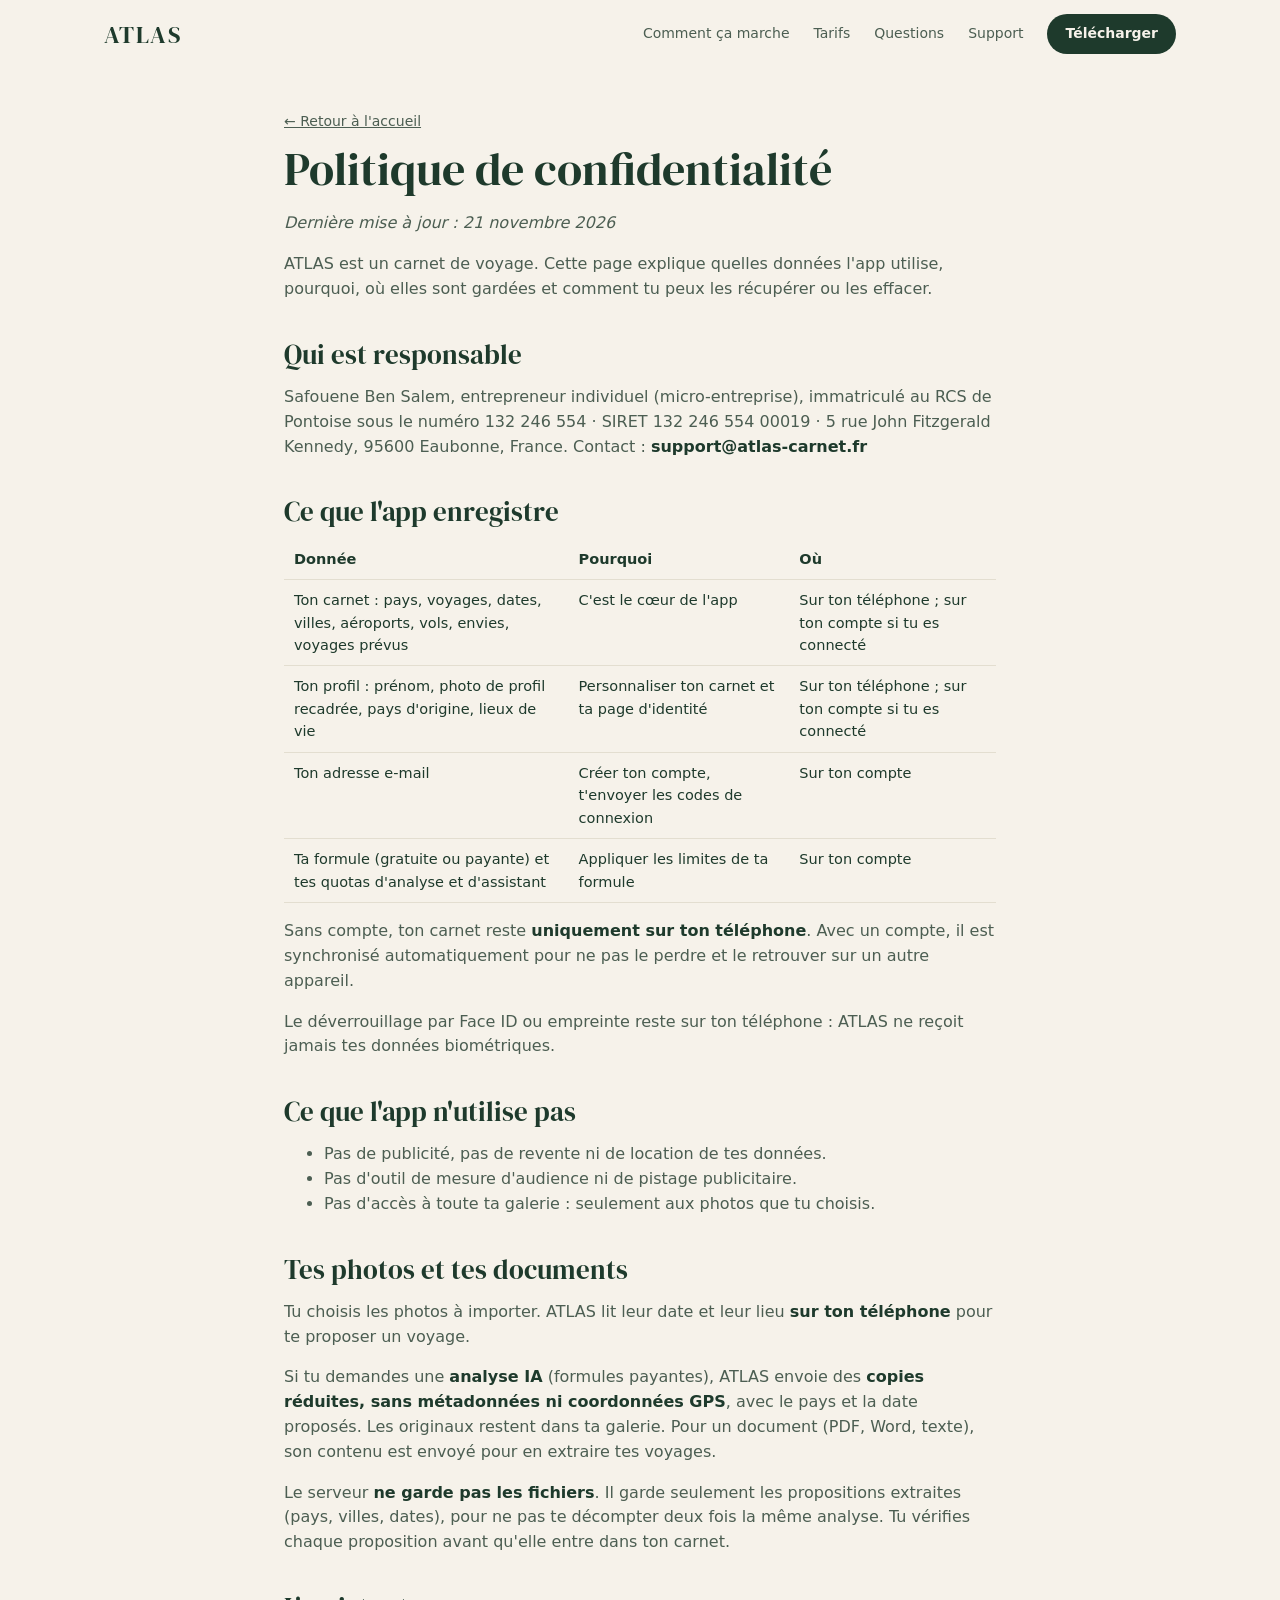
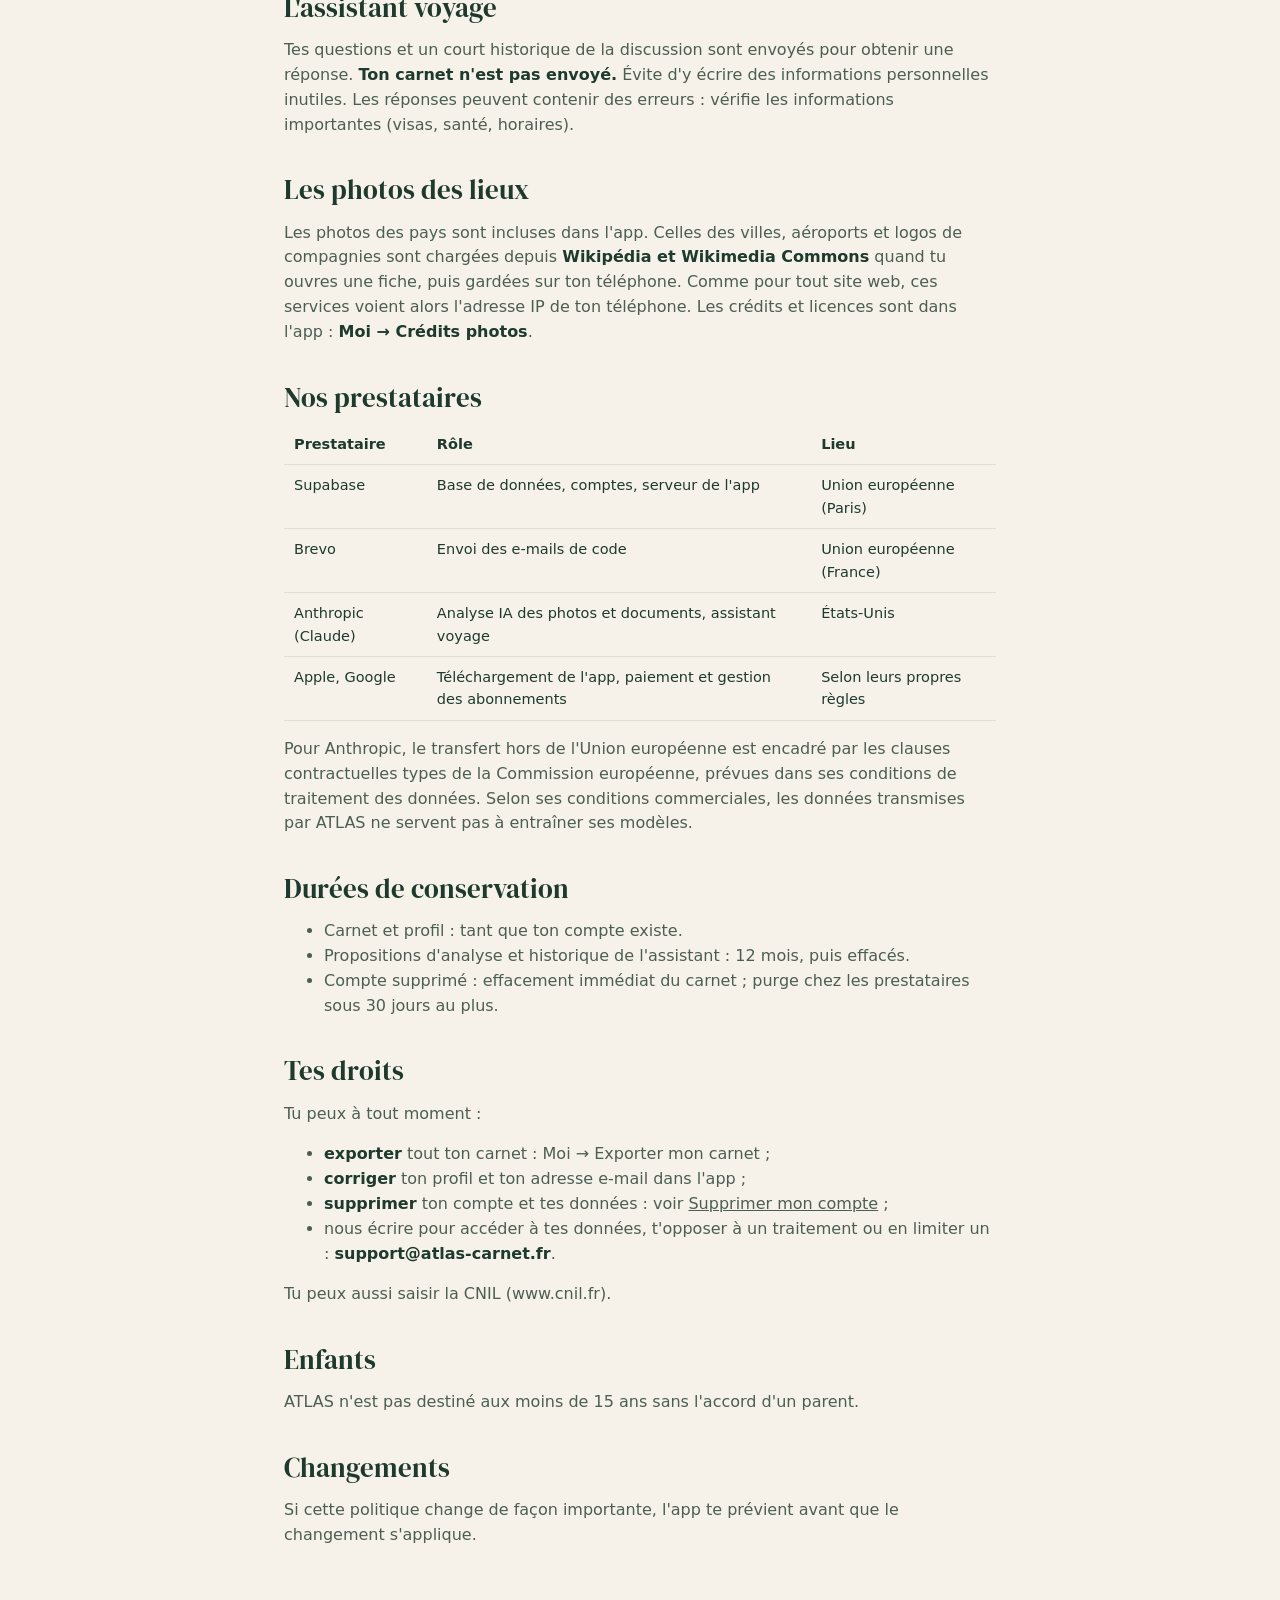
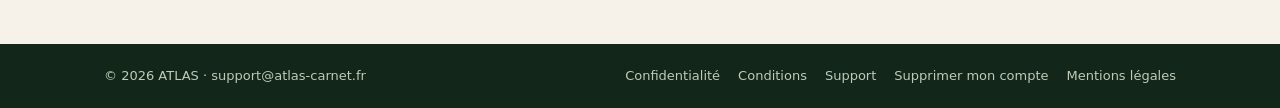
==== confidentialite/index.html @ a966a626 "Site atlas-carnet.fr (travelling-app 13ca0ed)" ====
<!doctype html>
<html lang="fr"><head><meta charset="utf-8"><meta name="viewport" content="width=device-width,initial-scale=1">
<title>Politique de confidentialité · ATLAS</title><meta name="description" content="Politique de confidentialité d'ATLAS, le carnet de voyage tamponné pays après pays.">
<meta name="theme-color" content="#F6F2EA" media="(prefers-color-scheme: light)"><meta name="theme-color" content="#101A15" media="(prefers-color-scheme: dark)">
<meta property="og:title" content="Politique de confidentialité · ATLAS"><meta property="og:description" content="Politique de confidentialité d'ATLAS, le carnet de voyage tamponné pays après pays."><meta property="og:locale" content="fr_FR">
<link rel="icon" href="/assets/tampon.svg" type="image/svg+xml"><link rel="stylesheet" href="/style.css">
<link rel="preload" href="/assets/fonts/DMSerifDisplay-Regular.ttf" as="font" type="font/ttf" crossorigin></head>
<body><a class="skip" href="#contenu">Aller au contenu</a><header class="top"><div class="wrap"><a class="logo" href="/">ATLAS</a>
<nav class="main" aria-label="Navigation"><a href="/#comment">Comment ça marche</a><a href="/#tarifs">Tarifs</a><a href="/#questions">Questions</a><a href="/support/">Support</a><a class="dl" href="/#telecharger">Télécharger</a></nav></div></header><main id="contenu" class="doc"><a class="back" href="/">← Retour à l'accueil</a>
<h1>Politique de confidentialité</h1>
<p><em>Dernière mise à jour : 21 novembre 2026</em></p>
<p>ATLAS est un carnet de voyage. Cette page explique quelles données l'app utilise, pourquoi, où elles sont gardées et comment tu peux les récupérer ou les effacer.</p>
<h2>Qui est responsable</h2>
<p>Safouene Ben Salem, entrepreneur individuel (micro-entreprise), immatriculé au RCS de Pontoise sous le numéro 132 246 554 · SIRET 132 246 554 00019 · 5 rue John Fitzgerald Kennedy, 95600 Eaubonne, France. Contact : <strong>support@atlas-carnet.fr</strong></p>
<h2>Ce que l'app enregistre</h2>
<table><thead><tr><th>Donnée</th><th>Pourquoi</th><th>Où</th></tr></thead><tbody><tr><td>Ton carnet : pays, voyages, dates, villes, aéroports, vols, envies, voyages prévus</td><td>C'est le cœur de l'app</td><td>Sur ton téléphone ; sur ton compte si tu es connecté</td></tr><tr><td>Ton profil : prénom, photo de profil recadrée, pays d'origine, lieux de vie</td><td>Personnaliser ton carnet et ta page d'identité</td><td>Sur ton téléphone ; sur ton compte si tu es connecté</td></tr><tr><td>Ton adresse e-mail</td><td>Créer ton compte, t'envoyer les codes de connexion</td><td>Sur ton compte</td></tr><tr><td>Ta formule (gratuite ou payante) et tes quotas d'analyse et d'assistant</td><td>Appliquer les limites de ta formule</td><td>Sur ton compte</td></tr></tbody></table>
<p>Sans compte, ton carnet reste <strong>uniquement sur ton téléphone</strong>. Avec un compte, il est synchronisé automatiquement pour ne pas le perdre et le retrouver sur un autre appareil.</p>
<p>Le déverrouillage par Face ID ou empreinte reste sur ton téléphone : ATLAS ne reçoit jamais tes données biométriques.</p>
<h2>Ce que l'app n'utilise pas</h2>
<ul><li>Pas de publicité, pas de revente ni de location de tes données.</li><li>Pas d'outil de mesure d'audience ni de pistage publicitaire.</li><li>Pas d'accès à toute ta galerie : seulement aux photos que tu choisis.</li></ul>
<h2>Tes photos et tes documents</h2>
<p>Tu choisis les photos à importer. ATLAS lit leur date et leur lieu <strong>sur ton téléphone</strong> pour te proposer un voyage.</p>
<p>Si tu demandes une <strong>analyse IA</strong> (formules payantes), ATLAS envoie des <strong>copies réduites, sans métadonnées ni coordonnées GPS</strong>, avec le pays et la date proposés. Les originaux restent dans ta galerie. Pour un document (PDF, Word, texte), son contenu est envoyé pour en extraire tes voyages.</p>
<p>Le serveur <strong>ne garde pas les fichiers</strong>. Il garde seulement les propositions extraites (pays, villes, dates), pour ne pas te décompter deux fois la même analyse. Tu vérifies chaque proposition avant qu'elle entre dans ton carnet.</p>
<h2>L'assistant voyage</h2>
<p>Tes questions et un court historique de la discussion sont envoyés pour obtenir une réponse. <strong>Ton carnet n'est pas envoyé.</strong> Évite d'y écrire des informations personnelles inutiles. Les réponses peuvent contenir des erreurs : vérifie les informations importantes (visas, santé, horaires).</p>
<h2>Les photos des lieux</h2>
<p>Les photos des pays sont incluses dans l'app. Celles des villes, aéroports et logos de compagnies sont chargées depuis <strong>Wikipédia et Wikimedia Commons</strong> quand tu ouvres une fiche, puis gardées sur ton téléphone. Comme pour tout site web, ces services voient alors l'adresse IP de ton téléphone. Les crédits et licences sont dans l'app : <strong>Moi → Crédits photos</strong>.</p>
<h2>Nos prestataires</h2>
<table><thead><tr><th>Prestataire</th><th>Rôle</th><th>Lieu</th></tr></thead><tbody><tr><td>Supabase</td><td>Base de données, comptes, serveur de l'app</td><td>Union européenne (Paris)</td></tr><tr><td>Brevo</td><td>Envoi des e-mails de code</td><td>Union européenne (France)</td></tr><tr><td>Anthropic (Claude)</td><td>Analyse IA des photos et documents, assistant voyage</td><td>États-Unis</td></tr><tr><td>Apple, Google</td><td>Téléchargement de l'app, paiement et gestion des abonnements</td><td>Selon leurs propres règles</td></tr></tbody></table>
<p>Pour Anthropic, le transfert hors de l'Union européenne est encadré par les clauses contractuelles types de la Commission européenne, prévues dans ses conditions de traitement des données. Selon ses conditions commerciales, les données transmises par ATLAS ne servent pas à entraîner ses modèles.</p>
<h2>Durées de conservation</h2>
<ul><li>Carnet et profil : tant que ton compte existe.</li><li>Propositions d'analyse et historique de l'assistant : 12 mois, puis effacés.</li><li>Compte supprimé : effacement immédiat du carnet ; purge chez les prestataires sous 30 jours au plus.</li></ul>
<h2>Tes droits</h2>
<p>Tu peux à tout moment :</p>
<ul><li><strong>exporter</strong> tout ton carnet : Moi → Exporter mon carnet ;</li><li><strong>corriger</strong> ton profil et ton adresse e-mail dans l'app ;</li><li><strong>supprimer</strong> ton compte et tes données : voir <a href="/suppression-compte/">Supprimer mon compte</a> ;</li><li>nous écrire pour accéder à tes données, t'opposer à un traitement ou en limiter un : <strong>support@atlas-carnet.fr</strong>.</li></ul>
<p>Tu peux aussi saisir la CNIL (www.cnil.fr).</p>
<h2>Enfants</h2>
<p>ATLAS n'est pas destiné aux moins de 15 ans sans l'accord d'un parent.</p>
<h2>Changements</h2>
<p>Si cette politique change de façon importante, l'app te prévient avant que le changement s'applique.</p></main><footer><div class="wrap"><span>© 2026 ATLAS · <a href="mailto:support@atlas-carnet.fr">support@atlas-carnet.fr</a></span>
<nav aria-label="Pages légales"><a href="/confidentialite/">Confidentialité</a><a href="/conditions/">Conditions</a><a href="/support/">Support</a><a href="/suppression-compte/">Supprimer mon compte</a><a href="/mentions-legales/">Mentions légales</a></nav></div></footer></body></html>
---- style.css ----
/* atlas-carnet.fr — planche 20 v2 validée le 21/11/2026. Couleurs de l'app ; sombre = « Forêt de nuit » (planche 30 A). */
@font-face{font-family:"DM Serif Display";src:url("/assets/fonts/DMSerifDisplay-Regular.ttf") format("truetype");font-weight:400;font-display:swap}
:root{
  --bg:#F6F2EA;--paper:#FFFCF5;--card:#FFFDF8;--ink:#1E3A2C;--ink2:#4C5E52;--ink3:#6E7A70;
  --sage:#E4E8D6;--line:#E3DED0;--gold:#9A7430;--visited:#2F5D45;
  --btn:#1E3A2C;--btnt:#F6F2EA;--band:#16301F;--bandt:#F6F2EA;--bandt2:#C9D3C0;--foot:#122619;
  --serif:"DM Serif Display",Georgia,serif;--sans:system-ui,-apple-system,"Segoe UI",Roboto,sans-serif;
  color-scheme:light dark;
}
@media (prefers-color-scheme:dark){:root{
  --bg:#101A15;--paper:#14211A;--card:#1A2921;--ink:#ECE6D6;--ink2:#B4BDAE;--ink3:#97A290;
  --sage:#22332A;--line:#2A3B31;--gold:#D6A957;--visited:#7DB592;
  --btn:#D6A957;--btnt:#16201A;--band:#0B130F;--foot:#0B130F}}
*{box-sizing:border-box}
html{scroll-behavior:smooth}
body{margin:0;background:var(--bg);color:var(--ink);font:16px/1.55 var(--sans);-webkit-font-smoothing:antialiased}
img{max-width:100%;display:block}
a{color:inherit}
.wrap{max-width:1120px;margin:0 auto;padding:0 24px}
.k{font:700 12px var(--sans);letter-spacing:.14em;text-transform:uppercase;color:var(--gold);margin:0 0 10px}
h1,h2,h3{font-family:var(--serif);font-weight:400;line-height:1.08;margin:0}
.skip{position:absolute;left:-999px}.skip:focus{left:16px;top:16px;background:var(--card);padding:8px 12px;z-index:9}
/* En-tête */
header.top{position:sticky;top:0;z-index:5;background:color-mix(in srgb,var(--bg) 92%,transparent);backdrop-filter:blur(8px);border-bottom:1px solid transparent}
header.top .wrap{display:flex;align-items:center;justify-content:space-between;height:68px}
.logo{font:400 24px var(--serif);letter-spacing:.06em;text-decoration:none}
nav.main{display:flex;gap:24px;align-items:center;font-size:14px;color:var(--ink2)}
nav.main a{text-decoration:none}nav.main a:hover{color:var(--ink)}
.dl{background:var(--btn);color:var(--btnt)!important;border-radius:99px;padding:9px 18px;font-weight:700}
/* Badges (remplacés par les badges officiels au lancement) */
.badges{display:flex;gap:10px;flex-wrap:wrap}
.badge{display:inline-flex;align-items:center;gap:9px;background:#111;color:#fff;border-radius:10px;padding:8px 16px 8px 12px;font:12px/1.15 var(--sans);text-decoration:none;border:1px solid #444}
.badge b{display:block;font:600 17px/1.15 var(--sans)}.badge svg{width:24px;height:24px;fill:#fff;flex:none}
.reass{display:flex;flex-wrap:wrap;gap:6px 18px;margin:18px 0 0;padding:0;list-style:none;font:600 13.5px var(--sans);color:var(--ink2)}
.reass li::before{content:"✓ ";color:var(--visited);font-weight:800}
.shot{height:auto;border-radius:32px;border:7px solid #1E1E1E;overflow:hidden;background:#fff;box-shadow:0 18px 40px -18px rgba(0,0,0,.5)}
/* Haut de page */
.hero{display:grid;grid-template-columns:1.05fr 1fr;gap:24px;align-items:center;padding-block:36px 56px}
.hero h1{font-size:clamp(40px,5.6vw,62px);margin-bottom:18px}
.hero p.lead{font-size:17px;color:var(--ink2);margin:0 0 24px;max-width:470px}
.trio{position:relative;height:500px}
.trio .shot{position:absolute;width:220px}
.trio .s1{left:4%;top:46px;transform:rotate(-6deg)}.trio .s2{left:30%;top:0;z-index:2}.trio .s3{left:56%;top:50px;transform:rotate(6deg)}
.trio .stamp{position:absolute;left:-4%;bottom:-6px;width:180px;z-index:3;transform:rotate(-10deg);mix-blend-mode:multiply}
@media (prefers-color-scheme:dark){.trio .stamp{mix-blend-mode:normal;filter:drop-shadow(0 0 1px #F6F2EA)}}
/* Carte */
.mapband{position:relative;min-height:460px;background:#E6ECE0 url(/assets/carte.png) 50% 50%/cover no-repeat;border-block:1px solid var(--line);display:flex;align-items:center}
.mapcard{background:rgba(255,252,245,.95);color:#1E3A2C;border-radius:22px;padding:24px 26px;max-width:360px;box-shadow:0 14px 30px -16px rgba(0,0,0,.35)}
.mapcard .k{color:#9A7430}.mapcard h2{font-size:34px;margin-bottom:8px}.mapcard p{margin:0;font-size:14.5px;color:#4C5E52}
.nums{display:flex;gap:22px;margin-top:14px}.nums b{display:block;font:400 30px var(--serif)}.nums span{font-size:12px;color:#6E7A70}
/* Sections */
section.s{padding:72px 0 8px}
section.s>.wrap>h2{font-size:clamp(30px,4vw,40px);text-align:center}
section.s>.wrap>.sub{text-align:center;color:var(--ink2);margin:8px 0 34px}
.steps{display:grid;grid-template-columns:repeat(3,1fr);gap:30px;text-align:center}
.n{width:40px;height:40px;border-radius:50%;background:var(--btn);color:var(--btnt);display:grid;place-items:center;font:400 21px var(--serif);margin:0 auto 12px}
.steps h3,.feat h3{font-size:24px;margin-bottom:6px}
.steps p,.feat p{color:var(--ink2);font-size:14.5px;margin:0 auto 18px;max-width:290px}
.steps .shot,.feat .shot{width:200px;margin:0 auto;border-radius:28px;border-width:6px}
.feat{display:grid;grid-template-columns:repeat(3,1fr);gap:22px}
.feat article{background:var(--card);border:1px solid var(--line);border-radius:22px;padding:22px}
.feat .shot{margin-bottom:18px}.feat p{margin:0;max-width:none}
.priv{margin-top:72px;background:var(--sage);border-radius:26px;padding:34px;display:grid;grid-template-columns:1fr 1.6fr;gap:34px;align-items:center}
.priv h2{font-size:36px;margin-bottom:8px}.priv>div>p{margin:0;color:var(--ink2)}
.pts{display:grid;grid-template-columns:1fr 1fr;gap:12px}
.pts div{background:var(--card);border-radius:16px;padding:14px 16px;font-size:14px;color:var(--ink2)}.pts b{display:block;color:var(--ink);margin-bottom:2px}
.plans{display:grid;grid-template-columns:repeat(3,1fr);gap:20px;align-items:start}
.plan{background:var(--card);border:1px solid var(--line);border-radius:24px;padding:24px;position:relative}
.plan.on{border:2px solid var(--gold)}
.plan .tg{position:absolute;top:-13px;left:22px;background:var(--gold);color:#fff;font:700 11px var(--sans);letter-spacing:.1em;padding:5px 11px;border-radius:99px}
@media (prefers-color-scheme:dark){.plan .tg{color:#16201A}}
.plan h3{font-size:26px}.pr{font:400 34px var(--serif);margin:6px 0 0}.pr small{font:500 14px var(--sans);color:var(--ink3)}
.plan .note{font-size:13.5px;color:var(--ink3);margin:2px 0 0}
.plan ul{list-style:none;padding:0;margin:14px 0 0;font-size:14.5px;color:var(--ink2)}.plan li{padding:7px 0;border-top:1px solid var(--line)}
.plan li::before{content:"✓ ";color:var(--visited);font-weight:800}
.faq{max-width:780px;margin:0 auto}
.faq details{border-bottom:1px solid var(--line);padding:16px 4px}
.faq summary{font-weight:700;cursor:pointer;list-style:none;display:flex;justify-content:space-between;gap:16px}
.faq summary::-webkit-details-marker{display:none}
.faq summary::after{content:"+";color:var(--gold);font-size:22px;line-height:1}.faq details[open] summary::after{content:"−"}
.faq details p{margin:10px 0 0;color:var(--ink2)}
.final{margin-top:80px;background:var(--band);color:var(--bandt)}
.final .wrap{display:flex;justify-content:space-between;align-items:center;gap:24px;padding-block:48px;flex-wrap:wrap}
.final h2{font-size:40px;color:var(--bandt)}.final p{margin:6px 0 0;color:var(--bandt2)}
.final .badge{background:#fff;color:#111}.final .badge svg{fill:#111}
footer{background:var(--foot);color:#BFCBB8;font-size:13px}
footer .wrap{display:flex;justify-content:space-between;gap:16px;padding-block:22px;flex-wrap:wrap}
footer nav{display:flex;gap:18px;flex-wrap:wrap}footer a{text-decoration:none}footer a:hover{color:#fff}
/* Pages légales */
.doc{max-width:760px;margin:0 auto;padding:40px 24px 80px}
.doc h1{font-size:clamp(34px,5vw,46px);margin:10px 0 18px}
.doc h2{font-size:27px;margin:38px 0 10px}.doc h3{font-size:20px;margin:26px 0 6px}
.doc p,.doc li{color:var(--ink2)}.doc strong{color:var(--ink)}
.doc table{width:100%;border-collapse:collapse;font-size:14.5px;margin:12px 0;display:block;overflow-x:auto}
.doc th,.doc td{text-align:left;padding:9px 10px;border-bottom:1px solid var(--line);vertical-align:top}
.doc th{color:var(--ink);font-weight:700}
.back{font-size:14px;color:var(--ink2)}
.todo{background:#FFF2C6;color:#5A4410;border-radius:4px;padding:0 4px}
/* Téléphone */
@media (max-width:860px){
  nav.main a:not(.dl){display:none}
  .hero{grid-template-columns:1fr;padding-top:20px}
  .mapband .wrap{width:100%}
  .trio{height:360px;max-width:420px;margin:0 auto;width:100%}
  .trio .shot{width:160px;border-width:5px;border-radius:24px}.trio .stamp{width:130px}
  .mapband{min-height:520px;align-items:flex-end;padding-bottom:20px;background-position:48% 0;background-size:auto 340px}
  .steps,.feat,.plans,.priv,.pts{grid-template-columns:1fr}
  .priv{padding:24px}
  .plans{gap:28px}
}
@media (prefers-reduced-motion:reduce){html{scroll-behavior:auto}}
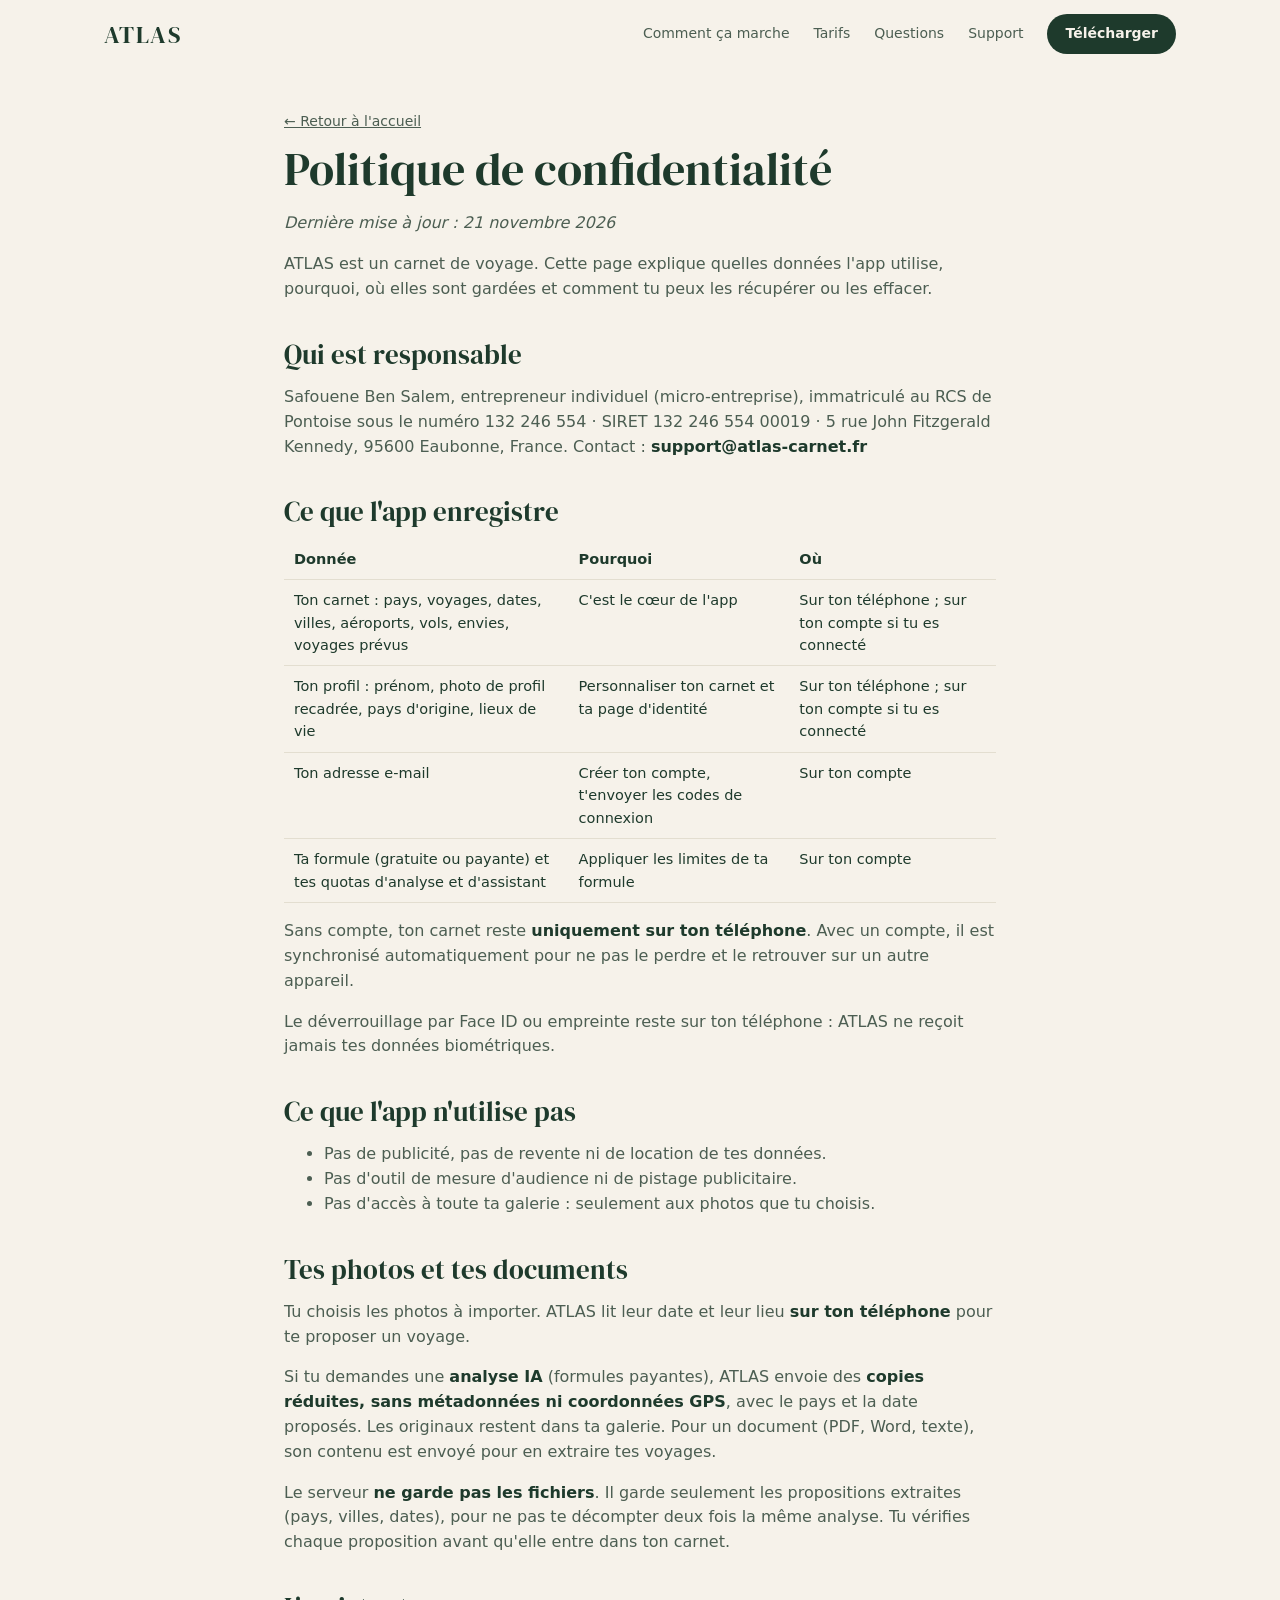
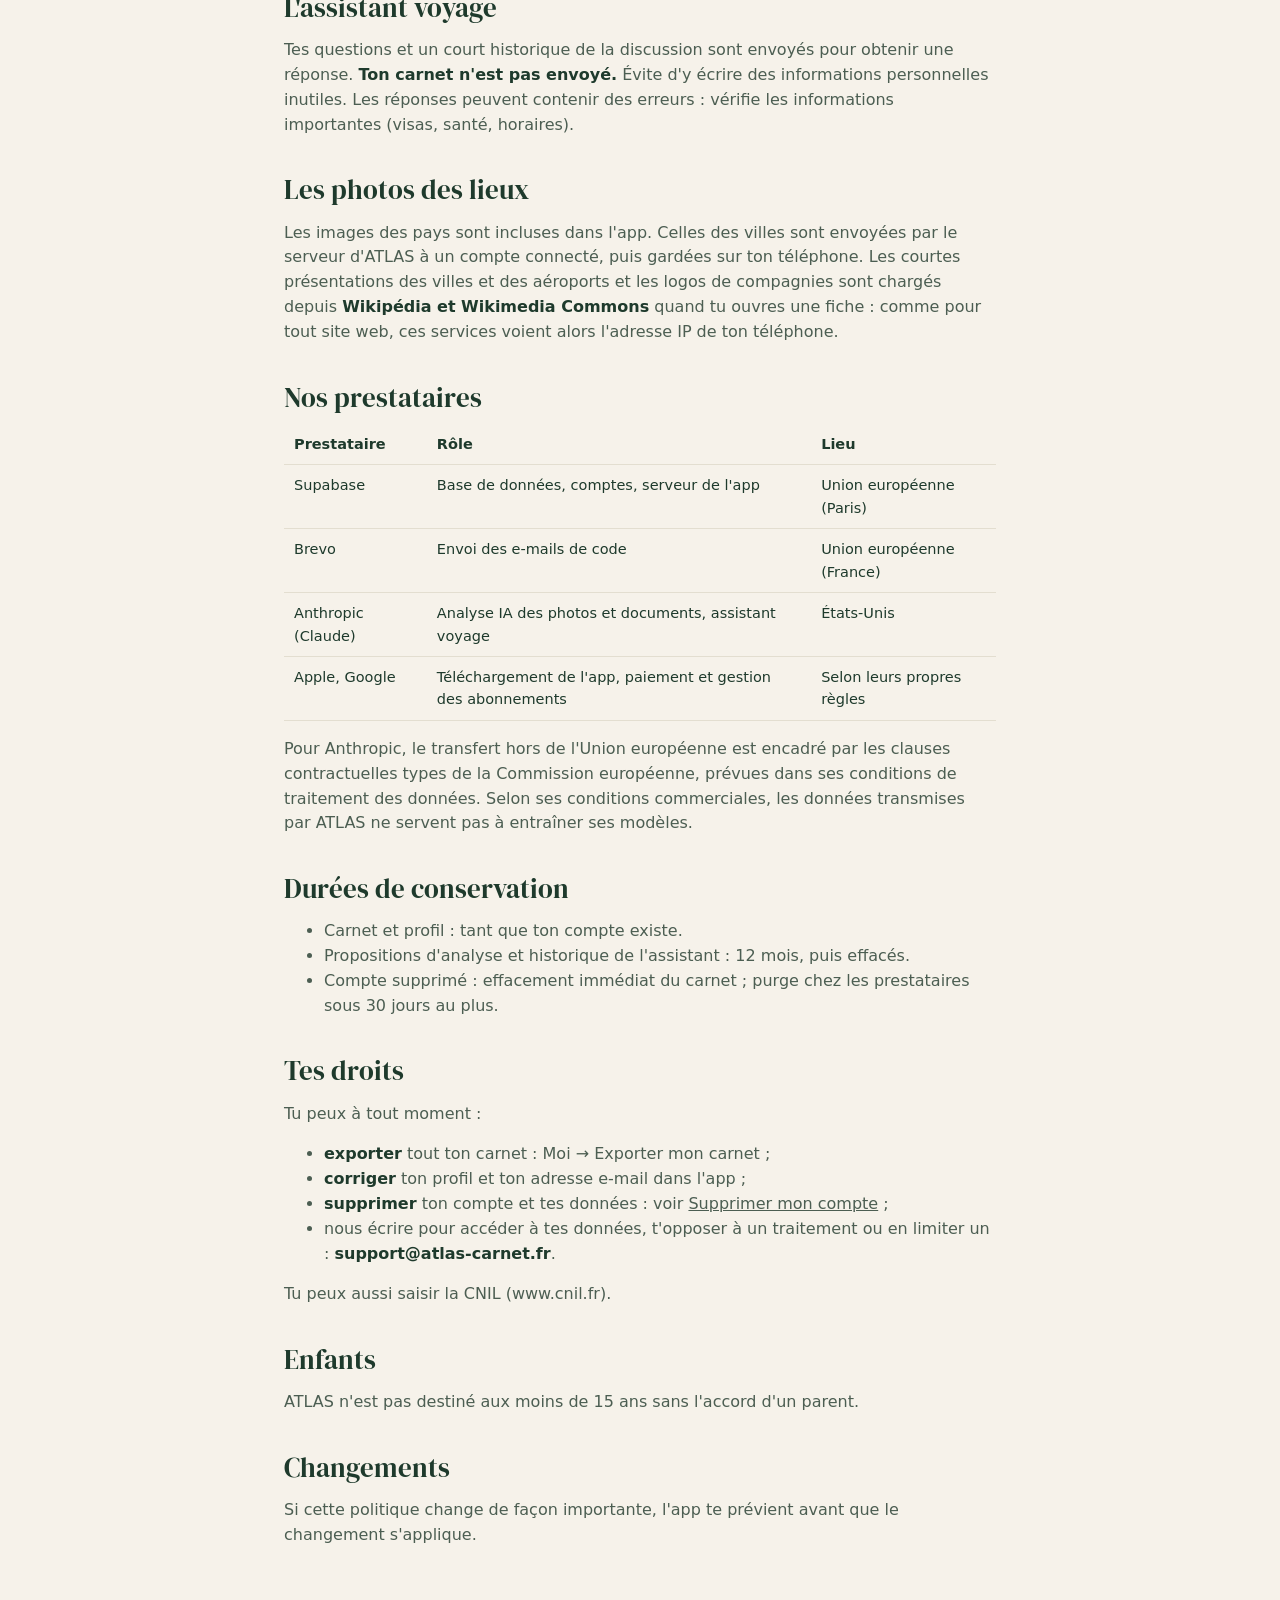
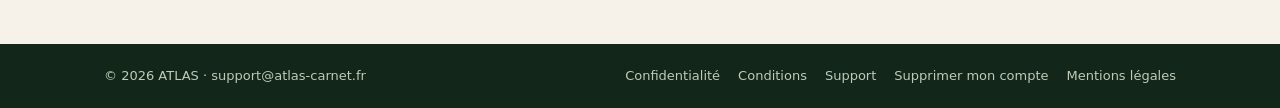
==== commit 410fedb4: "Site atlas-carnet.fr (travelling-app 96e4dd3)" ====
--- a/confidentialite/index.html
+++ b/confidentialite/index.html
@@ -25,7 +25,7 @@
 <h2>L'assistant voyage</h2>
 <p>Tes questions et un court historique de la discussion sont envoyés pour obtenir une réponse. <strong>Ton carnet n'est pas envoyé.</strong> Évite d'y écrire des informations personnelles inutiles. Les réponses peuvent contenir des erreurs : vérifie les informations importantes (visas, santé, horaires).</p>
 <h2>Les photos des lieux</h2>
-<p>Les photos des pays sont incluses dans l'app. Celles des villes, aéroports et logos de compagnies sont chargées depuis <strong>Wikipédia et Wikimedia Commons</strong> quand tu ouvres une fiche, puis gardées sur ton téléphone. Comme pour tout site web, ces services voient alors l'adresse IP de ton téléphone. Les crédits et licences sont dans l'app : <strong>Moi → Crédits photos</strong>.</p>
+<p>Les images des pays sont incluses dans l'app. Celles des villes sont envoyées par le serveur d'ATLAS à un compte connecté, puis gardées sur ton téléphone. Les courtes présentations des villes et des aéroports et les logos de compagnies sont chargés depuis <strong>Wikipédia et Wikimedia Commons</strong> quand tu ouvres une fiche : comme pour tout site web, ces services voient alors l'adresse IP de ton téléphone.</p>
 <h2>Nos prestataires</h2>
 <table><thead><tr><th>Prestataire</th><th>Rôle</th><th>Lieu</th></tr></thead><tbody><tr><td>Supabase</td><td>Base de données, comptes, serveur de l'app</td><td>Union européenne (Paris)</td></tr><tr><td>Brevo</td><td>Envoi des e-mails de code</td><td>Union européenne (France)</td></tr><tr><td>Anthropic (Claude)</td><td>Analyse IA des photos et documents, assistant voyage</td><td>États-Unis</td></tr><tr><td>Apple, Google</td><td>Téléchargement de l'app, paiement et gestion des abonnements</td><td>Selon leurs propres règles</td></tr></tbody></table>
 <p>Pour Anthropic, le transfert hors de l'Union européenne est encadré par les clauses contractuelles types de la Commission européenne, prévues dans ses conditions de traitement des données. Selon ses conditions commerciales, les données transmises par ATLAS ne servent pas à entraîner ses modèles.</p>
